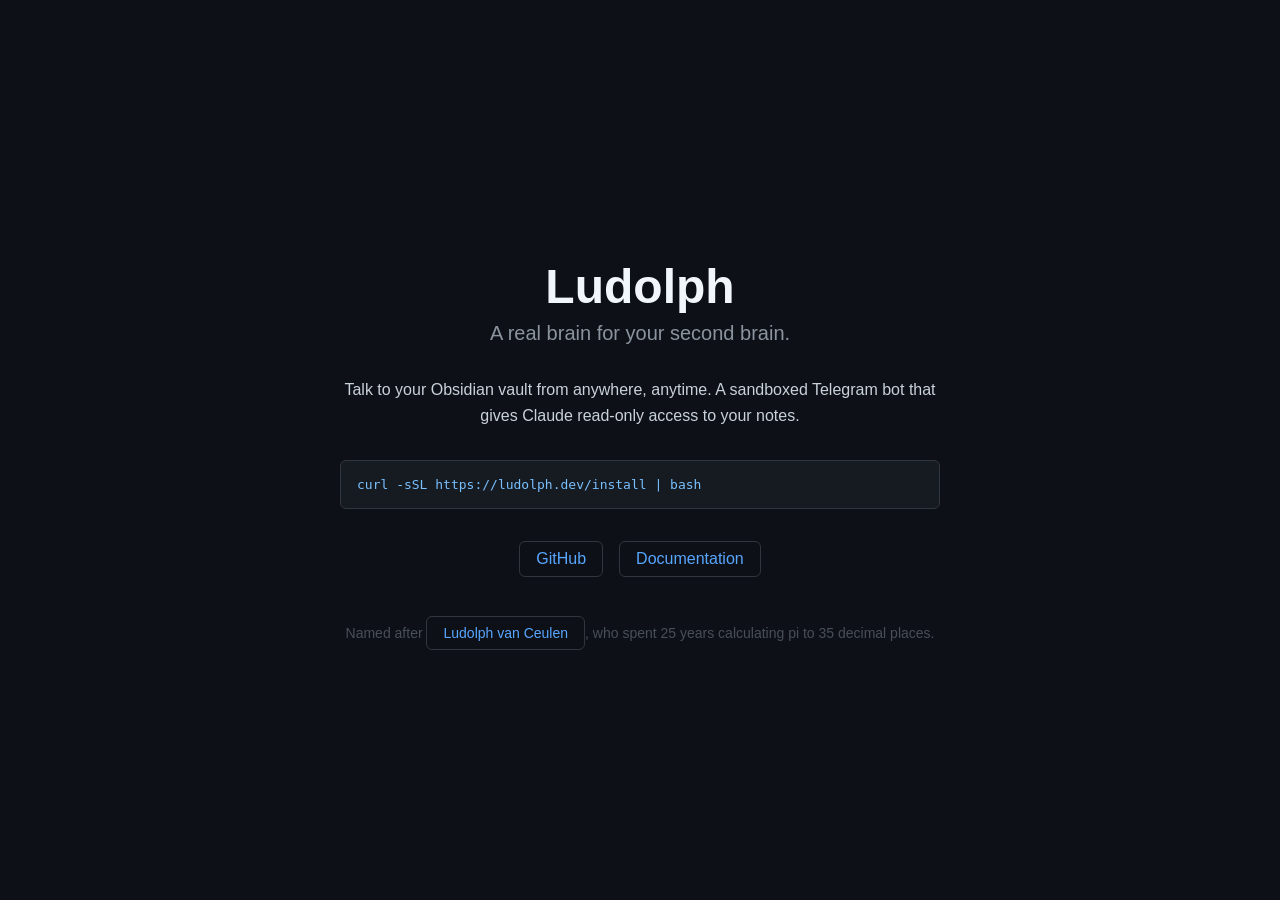
==== docs/index.html @ 0090e593 "Move website to docs/ for GitHub Pages" ====
<!DOCTYPE html>
<html lang="en">
<head>
  <meta charset="UTF-8">
  <meta name="viewport" content="width=device-width, initial-scale=1.0">
  <title>Ludolph</title>
  <style>
    * { margin: 0; padding: 0; box-sizing: border-box; }
    body {
      font-family: -apple-system, BlinkMacSystemFont, "Segoe UI", Roboto, sans-serif;
      background: #0d1117;
      color: #c9d1d9;
      min-height: 100vh;
      display: flex;
      flex-direction: column;
      align-items: center;
      justify-content: center;
      padding: 2rem;
    }
    .container { max-width: 600px; text-align: center; }
    h1 { font-size: 3rem; margin-bottom: 0.5rem; color: #f0f6fc; }
    .tagline { font-size: 1.25rem; color: #8b949e; margin-bottom: 2rem; }
    .description { line-height: 1.6; margin-bottom: 2rem; }
    pre {
      background: #161b22;
      border: 1px solid #30363d;
      border-radius: 6px;
      padding: 1rem;
      overflow-x: auto;
      text-align: left;
      margin-bottom: 2rem;
    }
    code { color: #79c0ff; }
    .links { display: flex; gap: 1rem; justify-content: center; flex-wrap: wrap; }
    a {
      color: #58a6ff;
      text-decoration: none;
      padding: 0.5rem 1rem;
      border: 1px solid #30363d;
      border-radius: 6px;
      transition: border-color 0.2s;
    }
    a:hover { border-color: #58a6ff; }
    footer { margin-top: 3rem; color: #484f58; font-size: 0.875rem; }
  </style>
</head>
<body>
  <div class="container">
    <h1>Ludolph</h1>
    <p class="tagline">A real brain for your second brain.</p>
    <p class="description">
      Talk to your Obsidian vault from anywhere, anytime.
      A sandboxed Telegram bot that gives Claude read-only access to your notes.
    </p>
    <pre><code>curl -sSL https://ludolph.dev/install | bash</code></pre>
    <div class="links">
      <a href="https://github.com/evannagle/ludolph">GitHub</a>
      <a href="https://github.com/evannagle/ludolph#readme">Documentation</a>
    </div>
    <footer>
      Named after <a href="https://en.wikipedia.org/wiki/Ludolph_van_Ceulen">Ludolph van Ceulen</a>,
      who spent 25 years calculating pi to 35 decimal places.
    </footer>
  </div>
</body>
</html>
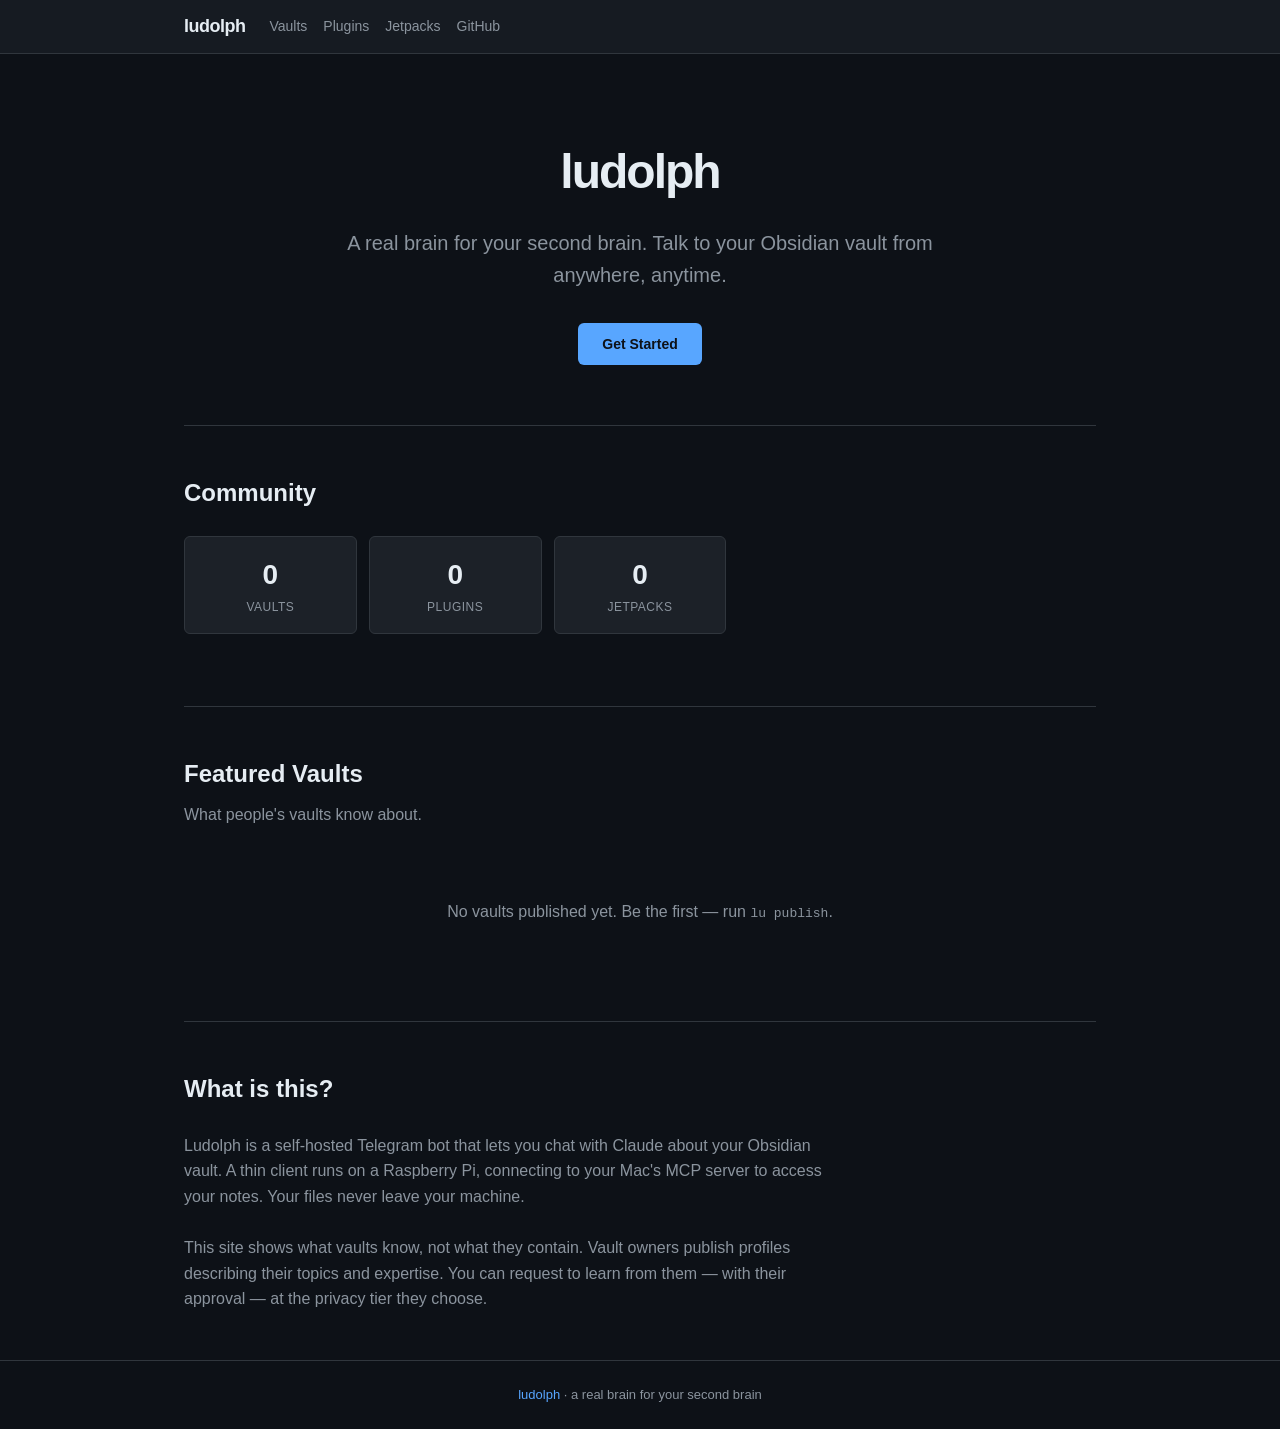
==== commit aa07f66a: "feat: learn/teach pipeline, observations store, and ludolph.dev Full knowledge sharing pipeline for " ====
--- a/docs/index.html
+++ b/docs/index.html
@@ -1,66 +1,61 @@
 <!DOCTYPE html>
 <html lang="en">
 <head>
-  <meta charset="UTF-8">
-  <meta name="viewport" content="width=device-width, initial-scale=1.0">
-  <title>Ludolph</title>
-  <style>
-    * { margin: 0; padding: 0; box-sizing: border-box; }
-    body {
-      font-family: -apple-system, BlinkMacSystemFont, "Segoe UI", Roboto, sans-serif;
-      background: #0d1117;
-      color: #c9d1d9;
-      min-height: 100vh;
-      display: flex;
-      flex-direction: column;
-      align-items: center;
-      justify-content: center;
-      padding: 2rem;
-    }
-    .container { max-width: 600px; text-align: center; }
-    h1 { font-size: 3rem; margin-bottom: 0.5rem; color: #f0f6fc; }
-    .tagline { font-size: 1.25rem; color: #8b949e; margin-bottom: 2rem; }
-    .description { line-height: 1.6; margin-bottom: 2rem; }
-    pre {
-      background: #161b22;
-      border: 1px solid #30363d;
-      border-radius: 6px;
-      padding: 1rem;
-      overflow-x: auto;
-      text-align: left;
-      margin-bottom: 2rem;
-    }
-    code { color: #79c0ff; }
-    .links { display: flex; gap: 1rem; justify-content: center; flex-wrap: wrap; }
-    a {
-      color: #58a6ff;
-      text-decoration: none;
-      padding: 0.5rem 1rem;
-      border: 1px solid #30363d;
-      border-radius: 6px;
-      transition: border-color 0.2s;
-    }
-    a:hover { border-color: #58a6ff; }
-    footer { margin-top: 3rem; color: #484f58; font-size: 0.875rem; }
-  </style>
+  <meta charset="utf-8">
+  <meta name="viewport" content="width=device-width, initial-scale=1">
+  <title>Ludolph - A real brain for your second brain</title>
+  <link rel="stylesheet" href="style.css">
 </head>
 <body>
+  <nav>
+    <div class="container">
+      <a href="index.html" class="logo">ludolph</a>
+      <div class="links">
+        <a href="vaults.html">Vaults</a>
+        <a href="plugins.html">Plugins</a>
+        <a href="jetpacks.html">Jetpacks</a>
+        <a href="https://github.com/evannagle/ludolph">GitHub</a>
+      </div>
+    </div>
+  </nav>
   <div class="container">
-    <h1>Ludolph</h1>
-    <p class="tagline">A real brain for your second brain.</p>
-    <p class="description">
-      Talk to your Obsidian vault from anywhere, anytime.
-      A sandboxed Telegram bot that gives Claude read-only access to your notes.
-    </p>
-    <pre><code>curl -sSL https://ludolph.dev/install | bash</code></pre>
-    <div class="links">
-      <a href="https://github.com/evannagle/ludolph">GitHub</a>
-      <a href="https://github.com/evannagle/ludolph#readme">Documentation</a>
+    <div class="hero">
+      <h1>ludolph</h1>
+      <p>A real brain for your second brain. Talk to your Obsidian vault from anywhere, anytime.</p>
+      <a href="https://github.com/evannagle/ludolph#readme" class="cta">Get Started</a>
     </div>
-    <footer>
-      Named after <a href="https://en.wikipedia.org/wiki/Ludolph_van_Ceulen">Ludolph van Ceulen</a>,
-      who spent 25 years calculating pi to 35 decimal places.
-    </footer>
+    <section>
+      <h2>Community</h2>
+      <div id="home-stats"></div>
+    </section>
+    <section>
+      <h2>Featured Vaults</h2>
+      <p class="subtitle">What people's vaults know about.</p>
+      <div id="featured-vaults">
+        <div class="empty">No vaults published yet. Be the first &mdash; run <code>lu publish</code>.</div>
+      </div>
+    </section>
+    <section>
+      <h2>What is this?</h2>
+      <p style="max-width: 640px; color: var(--text-secondary);">
+        Ludolph is a self-hosted Telegram bot that lets you chat with Claude about your Obsidian vault.
+        A thin client runs on a Raspberry Pi, connecting to your Mac's MCP server to access your notes.
+        Your files never leave your machine.
+      </p>
+      <br>
+      <p style="max-width: 640px; color: var(--text-secondary);">
+        This site shows what vaults know, not what they contain. Vault owners publish profiles
+        describing their topics and expertise. You can request to learn from them &mdash; with their
+        approval &mdash; at the privacy tier they choose.
+      </p>
+    </section>
   </div>
+  <footer>
+    <div class="container">
+      <a href="https://github.com/evannagle/ludolph">ludolph</a> &middot; a real brain for your second brain
+    </div>
+  </footer>
+  <script src="app.js"></script>
+  <script>initHome();</script>
 </body>
 </html>
--- a/docs/style.css
+++ b/docs/style.css
@@ -0,0 +1,300 @@
+:root {
+  --bg: #0d1117;
+  --bg-secondary: #161b22;
+  --bg-card: #1c2128;
+  --border: #30363d;
+  --text: #c9d1d9;
+  --text-secondary: #8b949e;
+  --text-heading: #e6edf3;
+  --link: #58a6ff;
+  --accent: #58a6ff;
+  --tag-bg: #1f2937;
+  --tag-text: #7dd3fc;
+  --success: #3fb950;
+  --warning: #d29922;
+}
+
+* { margin: 0; padding: 0; box-sizing: border-box; }
+
+body {
+  font-family: -apple-system, BlinkMacSystemFont, "Segoe UI", Helvetica, Arial, sans-serif;
+  background: var(--bg);
+  color: var(--text);
+  line-height: 1.6;
+  min-height: 100vh;
+}
+
+a { color: var(--link); text-decoration: none; }
+a:hover { text-decoration: underline; }
+
+/* Layout */
+.container { max-width: 960px; margin: 0 auto; padding: 0 24px; }
+.wide { max-width: 1200px; }
+
+/* Navigation */
+nav {
+  background: var(--bg-secondary);
+  border-bottom: 1px solid var(--border);
+  padding: 12px 0;
+  position: sticky;
+  top: 0;
+  z-index: 10;
+}
+
+nav .container {
+  display: flex;
+  align-items: center;
+  gap: 24px;
+}
+
+nav .logo {
+  font-weight: 700;
+  font-size: 18px;
+  color: var(--text-heading);
+  letter-spacing: -0.5px;
+}
+
+nav .links { display: flex; gap: 16px; }
+nav .links a { color: var(--text-secondary); font-size: 14px; }
+nav .links a:hover { color: var(--text); text-decoration: none; }
+nav .links a.active { color: var(--text-heading); }
+
+/* Hero */
+.hero {
+  padding: 80px 0 60px;
+  text-align: center;
+}
+
+.hero h1 {
+  font-size: 48px;
+  font-weight: 800;
+  color: var(--text-heading);
+  letter-spacing: -2px;
+  margin-bottom: 16px;
+}
+
+.hero p {
+  font-size: 20px;
+  color: var(--text-secondary);
+  max-width: 600px;
+  margin: 0 auto 32px;
+}
+
+.hero .cta {
+  display: inline-block;
+  padding: 10px 24px;
+  background: var(--accent);
+  color: var(--bg);
+  border-radius: 6px;
+  font-weight: 600;
+  font-size: 14px;
+}
+
+.hero .cta:hover { opacity: 0.9; text-decoration: none; }
+
+/* Section */
+section {
+  padding: 48px 0;
+  border-top: 1px solid var(--border);
+}
+
+section h2 {
+  font-size: 24px;
+  font-weight: 700;
+  color: var(--text-heading);
+  margin-bottom: 24px;
+}
+
+section p.subtitle {
+  color: var(--text-secondary);
+  margin-top: -16px;
+  margin-bottom: 24px;
+}
+
+/* Card Grid */
+.card-grid {
+  display: grid;
+  grid-template-columns: repeat(auto-fill, minmax(280px, 1fr));
+  gap: 16px;
+}
+
+.card {
+  background: var(--bg-card);
+  border: 1px solid var(--border);
+  border-radius: 8px;
+  padding: 20px;
+  transition: border-color 0.15s;
+}
+
+.card:hover { border-color: var(--accent); }
+
+.card h3 {
+  font-size: 16px;
+  font-weight: 600;
+  color: var(--text-heading);
+  margin-bottom: 4px;
+}
+
+.card .owner {
+  font-size: 13px;
+  color: var(--text-secondary);
+  margin-bottom: 12px;
+}
+
+.card .description {
+  font-size: 14px;
+  color: var(--text);
+  margin-bottom: 12px;
+  display: -webkit-box;
+  -webkit-line-clamp: 3;
+  -webkit-box-orient: vertical;
+  overflow: hidden;
+}
+
+.card .stats {
+  font-size: 12px;
+  color: var(--text-secondary);
+  margin-bottom: 12px;
+}
+
+/* Tags */
+.tags { display: flex; flex-wrap: wrap; gap: 6px; }
+
+.tag {
+  display: inline-block;
+  padding: 2px 8px;
+  background: var(--tag-bg);
+  color: var(--tag-text);
+  border-radius: 12px;
+  font-size: 12px;
+}
+
+/* Profile page */
+.profile-header {
+  padding: 48px 0 24px;
+}
+
+.profile-header h1 {
+  font-size: 32px;
+  font-weight: 700;
+  color: var(--text-heading);
+  margin-bottom: 4px;
+}
+
+.profile-header .owner {
+  color: var(--text-secondary);
+  margin-bottom: 16px;
+}
+
+.profile-section {
+  padding: 24px 0;
+  border-top: 1px solid var(--border);
+}
+
+.profile-section h2 {
+  font-size: 18px;
+  margin-bottom: 16px;
+}
+
+.stat-grid {
+  display: grid;
+  grid-template-columns: repeat(auto-fill, minmax(150px, 1fr));
+  gap: 12px;
+  margin-bottom: 24px;
+}
+
+.stat-box {
+  background: var(--bg-card);
+  border: 1px solid var(--border);
+  border-radius: 6px;
+  padding: 16px;
+  text-align: center;
+}
+
+.stat-box .number {
+  font-size: 28px;
+  font-weight: 700;
+  color: var(--text-heading);
+}
+
+.stat-box .label {
+  font-size: 12px;
+  color: var(--text-secondary);
+  text-transform: uppercase;
+  letter-spacing: 0.5px;
+}
+
+/* Request button */
+.btn {
+  display: inline-block;
+  padding: 6px 14px;
+  background: var(--bg-card);
+  border: 1px solid var(--border);
+  border-radius: 6px;
+  color: var(--text);
+  font-size: 13px;
+  cursor: pointer;
+}
+
+.btn:hover { border-color: var(--accent); color: var(--accent); text-decoration: none; }
+
+.btn-primary {
+  background: var(--accent);
+  color: var(--bg);
+  border-color: var(--accent);
+}
+
+.btn-primary:hover { opacity: 0.9; color: var(--bg); }
+
+/* Search */
+.search-bar {
+  width: 100%;
+  padding: 10px 16px;
+  background: var(--bg-card);
+  border: 1px solid var(--border);
+  border-radius: 6px;
+  color: var(--text);
+  font-size: 14px;
+  margin-bottom: 24px;
+  outline: none;
+}
+
+.search-bar:focus { border-color: var(--accent); }
+.search-bar::placeholder { color: var(--text-secondary); }
+
+/* Empty state */
+.empty {
+  text-align: center;
+  padding: 48px 0;
+  color: var(--text-secondary);
+}
+
+/* Neighborhoods */
+.neighborhood {
+  display: flex;
+  align-items: center;
+  gap: 8px;
+  padding: 8px 0;
+}
+
+.neighborhood .shared {
+  font-size: 12px;
+  color: var(--text-secondary);
+}
+
+/* Footer */
+footer {
+  border-top: 1px solid var(--border);
+  padding: 24px 0;
+  text-align: center;
+  color: var(--text-secondary);
+  font-size: 13px;
+}
+
+/* Responsive */
+@media (max-width: 640px) {
+  .hero h1 { font-size: 32px; }
+  .hero p { font-size: 16px; }
+  .card-grid { grid-template-columns: 1fr; }
+  nav .links { gap: 12px; }
+}
